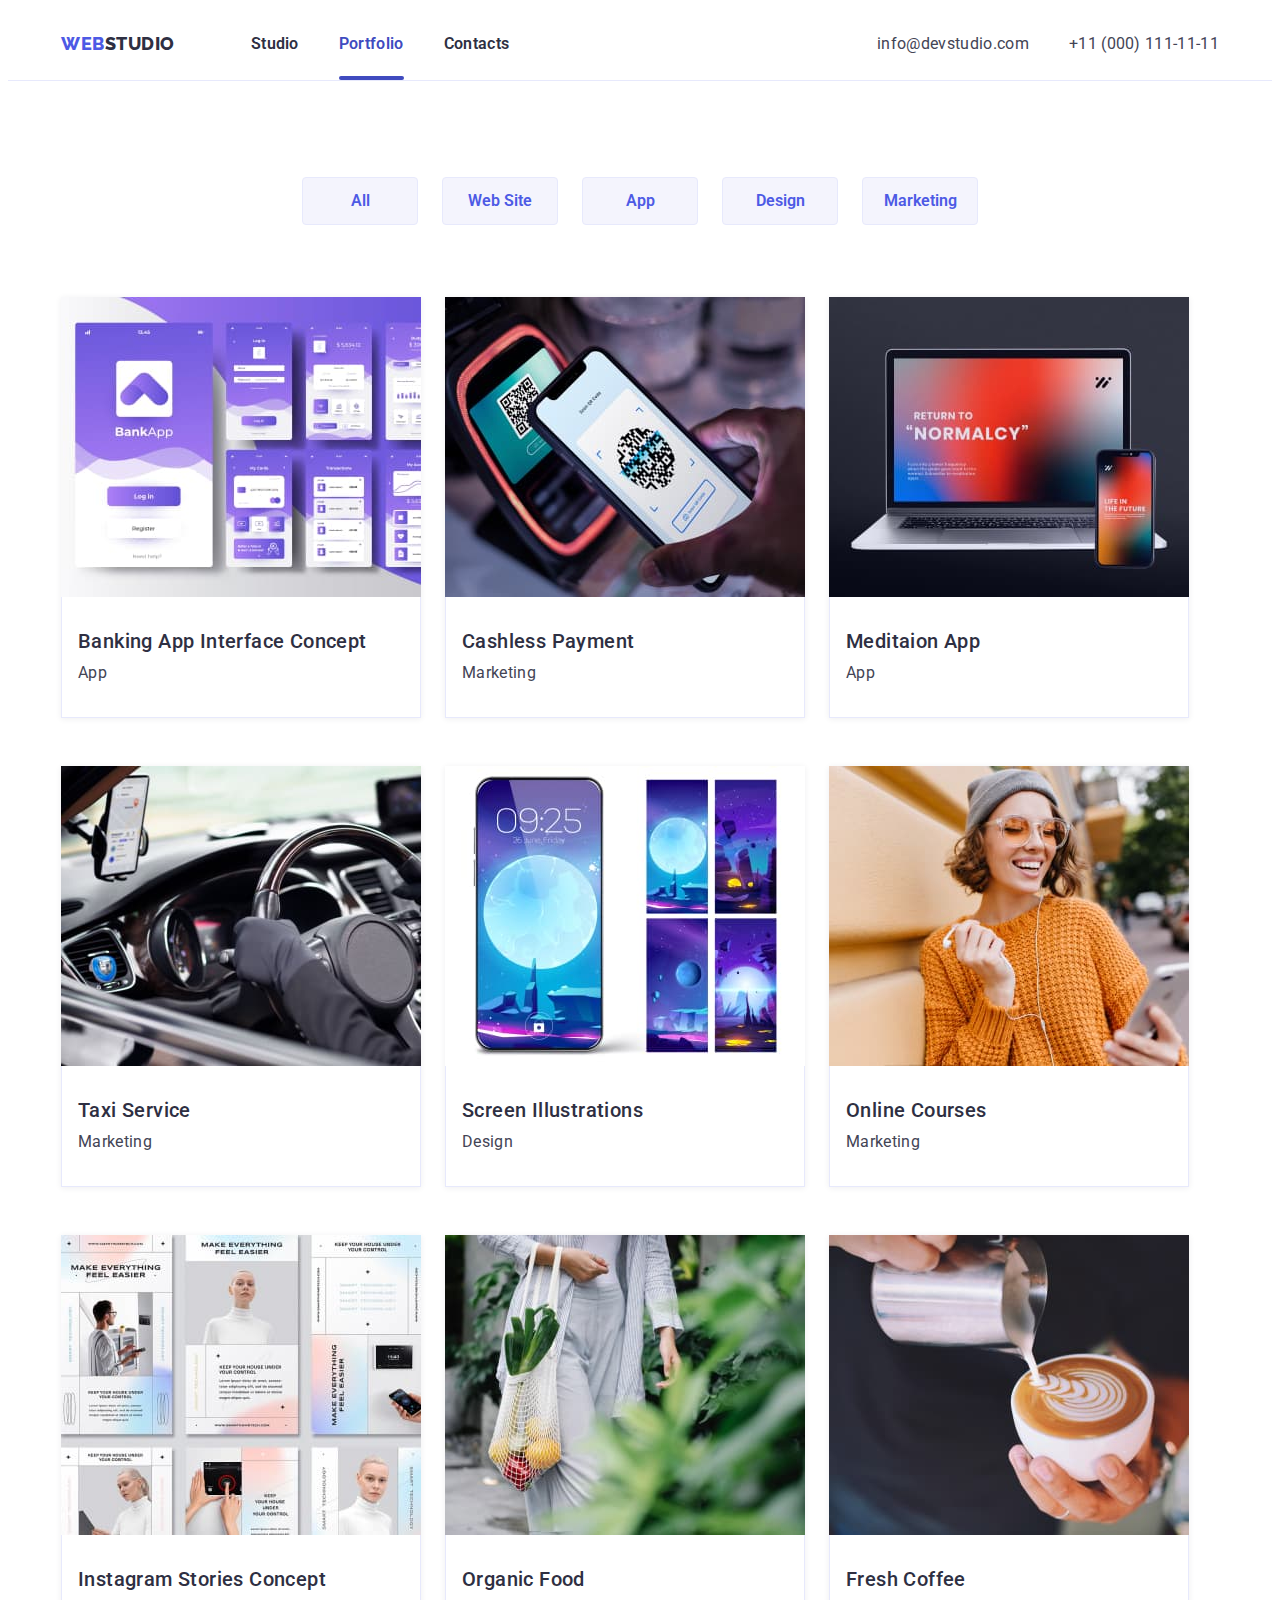
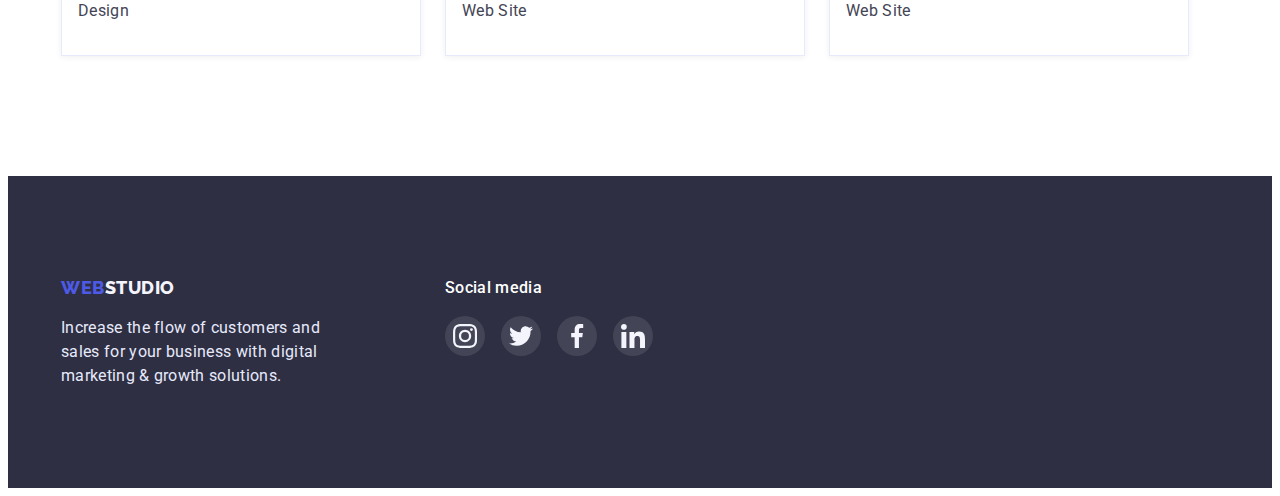
==== portfolio.html @ 3ed66dbc "Initial commit" ====
<!DOCTYPE html>
<html lang="en">
  <head>
    <meta charset="UTF-8" />
    <meta http-equiv="X-UA-Compatible" content="IE=edge" />
    <meta name="viewport" content="width=device-width, initial-scale=1.0" />
    <title>Portfolio</title>
    <link rel="preconnect" href="https://fonts.googleapis.com" />
    <link rel="preconnect" href="https://fonts.gstatic.com" crossorigin />
    <link
      href="https://fonts.googleapis.com/css2?family=Raleway:wght@800&family=Roboto:wght@400;500;700;900&display=swap"
      rel="stylesheet"
    />
    <link
      rel="stylesheet"
      href="https://cdnjs.cloudflare.com/ajax/libs/modern-normalize/1.1.0/modern-normalize.min.css"
      integrity="sha512-wpPYUAdjBVSE4KJnH1VR1HeZfpl1ub8YT/NKx4PuQ5NmX2tKuGu6U/JRp5y+Y8XG2tV+wKQpNHVUX03MfMFn9Q=="
      crossorigin="anonymous"
      referrerpolicy="no-referrer"
    />
    <link rel="stylesheet" href="./css/styles.css" />
  </head>
  <body class="page-body">
    <header class="page-header">
      <div class="container header-box">
        <nav class="nav-list">
          <a class="logo-link link" href="./index.html"
            >Web<span class="studio-logo">Studio</span>
          </a>
          <ul class="header-list list">
            <li class="item"><a class="header-link link " href="./index.html">Studio</a></li>
            <li class="item"><a class="header-link link current" href="./portfolio.html">Portfolio</a></li>
            <li class="item"><a class="header-link link" href="">Contacts</a></li>
          </ul>
        </nav>
        <ul class="header-list list">
          <li class="item">
            <a class="header-link-adress link" href="mailto:info@devstudio.com"
              >info@devstudio.com</a
            >
          </li>
          <li class="item">
            <a class="header-link-adress link" href="tel:110001111111">+11 (000) 111-11-11</a>
          </li>
        </ul>
      </div>
    </header>
    <main class="main-portfolio">
      <section class="portfolio">
        <div class="container">
          <h1 class="visually-hidden">Our Portfolio</h1>
          <ul class="portfolio-list pl-btn list">
            <li class="item-btn"><button class="portfolio-btn" type="button">All</button></li>
            <li class="item-btn"><button class="portfolio-btn" type="button">Web Site</button></li>
            <li class="item-btn"><button class="portfolio-btn" type="button">App</button></li>
            <li class="item-btn"><button class="portfolio-btn" type="button">Design</button></li>
            <li class="item-btn"><button class="portfolio-btn" type="button">Marketing</button></li>
          </ul>
          <ul class="portfolio-list pl-card list">
            <li class="item-card">
              <div class="img-overlay">
                <img
                  class="img-item"
                  src="./images/portfolio1.jpg"
                  alt=""
                  width="360"
                  height="300"
                />
                <p class="animation-card-text">
                  14 Stylish and User-Friendly App Design Concepts · Task Manager App · Calorie
                  Tracker App · Exotic Fruit Ecommerce App · Cloud Storage App
                </p>
              </div>
              <div class="card-text">
                <h2 class="portfolio-pgf">Banking App Interface Concept</h2>
                <p class="portfolio-text">App</p>
              </div>
            </li>
            <li class="item-card">
              <div class="img-overlay">
                <img
                  class="img-item"
                  src="./images/portfolio2.jpg"
                  alt=""
                  width="360"
                  height="300"
                />
                <p class="animation-card-text">
                  14 Stylish and User-Friendly App Design Concepts · Task Manager App · Calorie
                  Tracker App · Exotic Fruit Ecommerce App · Cloud Storage App
                </p>
              </div>
              <div class="card-text">
                <h2 class="portfolio-pgf">Cashless Payment</h2>
                <p class="portfolio-text">Marketing</p>
              </div>
            </li>
            <li class="item-card">
              <div class="img-overlay">
                <img
                  class="img-item"
                  src="./images/portfolio3.jpg"
                  alt=""
                  width="360"
                  height="300"
                />
                <p class="animation-card-text">
                  14 Stylish and User-Friendly App Design Concepts · Task Manager App · Calorie
                  Tracker App · Exotic Fruit Ecommerce App · Cloud Storage App
                </p>
              </div>
              <div class="card-text">
                <h2 class="portfolio-pgf">Meditaion App</h2>
                <p class="portfolio-text">App</p>
              </div>
            </li>
            <li class="item-card">
              <div class="img-overlay">
                <img
                  class="img-item"
                  src="./images/portfolio4.jpg"
                  alt=""
                  width="360"
                  height="300"
                />
                <p class="animation-card-text">
                  14 Stylish and User-Friendly App Design Concepts · Task Manager App · Calorie
                  Tracker App · Exotic Fruit Ecommerce App · Cloud Storage App
                </p>
              </div>
              <div class="card-text">
                <h2 class="portfolio-pgf">Taxi Service</h2>
                <p class="portfolio-text">Marketing</p>
              </div>
            </li>
            <li class="item-card">
              <div class="img-overlay">
                <img
                  class="img-item"
                  src="./images/portfolio5.jpg"
                  alt=""
                  width="360"
                  height="300"
                />
                <p class="animation-card-text">
                  14 Stylish and User-Friendly App Design Concepts · Task Manager App · Calorie
                  Tracker App · Exotic Fruit Ecommerce App · Cloud Storage App
                </p>
              </div>
              <div class="card-text">
                <h2 class="portfolio-pgf">Screen Illustrations</h2>
                <p class="portfolio-text">Design</p>
              </div>
            </li>
            <li class="item-card">
              <div class="img-overlay">
                <img
                  class="img-item"
                  src="./images/portfolio6.jpg"
                  alt=""
                  width="360"
                  height="300"
                />
                <p class="animation-card-text">
                  14 Stylish and User-Friendly App Design Concepts · Task Manager App · Calorie
                  Tracker App · Exotic Fruit Ecommerce App · Cloud Storage App
                </p>
              </div>
              <div class="card-text">
                <h2 class="portfolio-pgf">Online Courses</h2>
                <p class="portfolio-text">Marketing</p>
              </div>
            </li>
            <li class="item-card">
              <div class="img-overlay">
                <img
                  class="img-item"
                  src="./images/portfolio7.jpg"
                  alt=""
                  width="360"
                  height="300"
                />
                <p class="animation-card-text">
                  14 Stylish and User-Friendly App Design Concepts · Task Manager App · Calorie
                  Tracker App · Exotic Fruit Ecommerce App · Cloud Storage App
                </p>
              </div>
              <div class="card-text">
                <h2 class="portfolio-pgf">Instagram Stories Concept</h2>
                <p class="portfolio-text">Design</p>
              </div>
            </li>
            <li class="item-card">
              <div class="img-overlay">
                <img
                  class="img-item"
                  src="./images/portfolio8.jpg"
                  alt=""
                  width="360"
                  height="300"
                />
                <p class="animation-card-text">
                  14 Stylish and User-Friendly App Design Concepts · Task Manager App · Calorie
                  Tracker App · Exotic Fruit Ecommerce App · Cloud Storage App
                </p>
              </div>
              <div class="card-text">
                <h2 class="portfolio-pgf">Organic Food</h2>
                <p class="portfolio-text">Web Site</p>
              </div>
            </li>
            <li class="item-card">
              <div class="img-overlay">
                <img
                  class="img-item"
                  src="./images/portfolio9.jpg"
                  alt=""
                  width="360"
                  height="300"
                />
                <p class="animation-card-text">
                  14 Stylish and User-Friendly App Design Concepts · Task Manager App · Calorie
                  Tracker App · Exotic Fruit Ecommerce App · Cloud Storage App
                </p>
              </div>
              <div class="card-text">
                <h2 class="portfolio-pgf">Fresh Coffee</h2>
                <p class="portfolio-text">Web Site</p>
              </div>
            </li>
          </ul>
        </div>
      </section>
    </main>
    <footer class="page-footer">
      <div class="container container-footer">
        <div class="footer-item">
          <a class="link link-footer" href="./index.html"
            >Web<span class="studio-logo-fot">Studio</span></a
          >
          <p class="footer-text">
            Increase the flow of customers and sales for your business with digital marketing &
            growth solutions.
          </p>
        </div>

        <div class="soc-box-footer">
          <h2 class="soc-text">Social media</h2>
          <ul class="team-list-link-footer list">
            <li class="list-item-svg-footer">
              <a class="list-link-svg-footer" href="">
                <svg class="team-svg-footer" width="24" height="24">
                  <use
                    class="team-svg-icon-footer"
                    href="./images/symbol-defs.svg#icon-instagram"
                  ></use>
                </svg>
              </a>
            </li>
            <li class="list-item-svg-footer">
              <a class="list-link-svg-footer" href="">
                <svg class="team-svg-footer" width="24" height="24">
                  <use
                    class="team-svg-icon-footer"
                    href="./images/symbol-defs.svg#icon-twitter"
                  ></use>
                </svg>
              </a>
            </li>
            <li class="list-item-svg-footer">
              <a class="list-link-svg-footer" href="">
                <svg class="team-svg-footer" width="24" height="24">
                  <use
                    class="team-svg-icon-footer"
                    href="./images/symbol-defs.svg#icon-facebook"
                  ></use>
                </svg>
              </a>
            </li>
            <li class="list-item-svg-footer">
              <a class="list-link-svg-footer" href="">
                <svg class="team-svg-footer" width="24" height="24">
                  <use
                    class="team-svg-icon-footer"
                    href="./images/symbol-defs.svg#icon-linkedin"
                  ></use>
                </svg>
              </a>
            </li>
          </ul>
        </div>
      </div>
    </footer>
  </body>
</html>
---- css/styles.css ----
:root {
  --main-light-color: #ffffff;
  --main-p-color: #434455;
  --main-text-color: #212121;
  --main-logo-color1: #2e2f42;
  --main-logo-color2: #4d5ae5;
  --main-hero-color: #2e2f42;
  --main-comand-bg-color: #f4f4fd;
  --main-button-color: #4d5ae5;
  --main-box-shadow-color: rgba(0, 0, 0, 0.15);
  /* --main-contact-color: rgba(255, 255, 255, 0.6); */
  --footer-text-color: #e7e9fc;
  --main-btn-color-2: #404bbf;
  --main-border-header: #e7e9fc;
  --main-item-color: #8e8f99;
  --timing-function: cubic-bezier(0.4, 0, 0.2, 1);
}

p,
h1,
h2,
h3,
h4,
h5,
h6 {
  margin: 0;
}

ul,
ol {
  margin: 0;
  padding: 0;
  letter-spacing: none;
}

img {
  display: block;
  max-width: 100%;
  height: auto;
}

button {
  cursor: pointer;
}

.list {
  list-style: none;
}

.link {
  text-decoration: none;
  transition: color 250ms var(--timing-function);
}
.link:hover,
.link:focus {
  color: var(--main-btn-color-2);
}

/* body */
.page-body {
  font-family: 'Roboto', sans-serif;
  color: var(--main-p-color);
  background-color: var(--main-light-color);
}
/* header */
.container {
  width: 1158px;
  padding-left: 15px;
  padding-right: 15px;
  margin: 0 auto;
}

.header-box {
  display: flex;
  align-items: center;
  margin-left: auto;
  justify-content: space-between;
}

.logo-link {
  font-family: 'Raleway', sans-serif;
  font-weight: 800;
  font-size: 18px;
  line-height: 1.33;
  display: flex;
  letter-spacing: 0.03em;
  text-transform: uppercase;
  color: var(--main-logo-color2);
  margin-right: 76px;
}

.studio-logo {
  color: var(--main-logo-color1);
}
.studio-logo-fot {
  color: var(--main-comand-bg-color);
}
.page-header {
  border-bottom: 1px solid var(--main-border-header);
}
.nav-list {
  display: flex;
  align-items: center;
}
.logo-link {
  padding-top: 24px;
  padding-bottom: 24px;
}
.header-list {
  display: flex;
  justify-content: space-between;
}

.item:not(:last-child) {
  margin-right: 40px;
}
.header-link {
  font-weight: 600;
  font-size: 16px;
  line-height: 1.5;
  letter-spacing: 0.02em;
  color: var(--main-logo-color1);
  flex: none;
  order: 1;
  flex-grow: 0;
  display: block;
  padding-top: 24px;
  padding-bottom: 24px;
  position: relative;
}

.header-link.current {
  color: var(--main-btn-color-2);
}

.header-link.current::after {
  content: '';
  width: 100%;
  height: 4px;

  background-color: var(--main-btn-color-2);
  display: block;
  border-radius: 2px;
  position: absolute;
  left: 0;
  bottom: 0;
}

.header-link-adress {
  font-weight: 400;
  font-size: 16px;
  line-height: 1.5;
  letter-spacing: 0.02em;
  color: var(--main-p-color);
  display: block;
  padding-top: 24px;
  padding-bottom: 24px;
}

/* main */

.hero {
  padding-top: 188px;
  padding-bottom: 188px;
  max-width: 1440px;
  height: 600px;
  margin: 0 auto;
  background-image: linear-gradient(rgba(46, 47, 66, 0.7), rgba(46, 47, 66, 0.7)),
    url(../images/hero-image.jpg);
  background-repeat: no-repeat;
  background-size: cover;
  background-position: center;
}
.hero-title {
  font-weight: 500;
  font-size: 56px;
  line-height: 1.07;

  color: var(--main-light-color);

  margin-bottom: 48px;
  margin-left: auto;
  margin-right: auto;
  width: 494px;

  text-align: center;
  letter-spacing: 0.02em;
}

.hero-btn {
  font-family: inherit;
  background: var(--main-button-color);
  box-shadow: 0px 4px 4px rgba(0, 0, 0, 0.15);
  border-radius: 4px;

  font-weight: 600;
  font-size: 16px;
  line-height: 1.19;
  display: flex;
  align-items: center;

  letter-spacing: 0.04em;
  color: var(--main-light-color);
  flex: none;
  order: 0;
  flex-grow: 0;

  display: flex;
  flex-direction: row;
  align-items: flex-start;
  padding: 16px 32px;
  gap: 10px;
  margin: 0 auto;

  border-color: var(--main-button-color);

  box-shadow: 0px 4px 4px rgba(0, 0, 0, 0.15);
  transition: background-color 250ms var(--timing-function), color 250ms var(--timing-function),
    box-shadow 250ms var(--timing-function), border-color 250ms var(--timing-function);
}
.hero-btn:hover,
.hero-btn:focus {
  background-color: var(--main-button-color);
  color: var(--main-light-color);
  cursor: pointer;
  border-color: var(--main-button-color);
  box-shadow: 0px 1px 6px rgba(46, 47, 66, 0.08), 0px 1px 1px rgba(46, 47, 66, 0.16),
    0px 2px 1px rgba(46, 47, 66, 0.08);
}

.hero-btn:active {
  background-color: var(--main-btn-color-2);
  border-color: var(--main-btn-color-2);
  box-shadow: 0px 4px 4px rgba(0, 0, 0, 0.15);
}

.values {
  padding-top: 120px;
  padding-bottom: 120px;
}

.values-container {
  margin: 0 auto;
}

.visually-hidden {
  position: absolute;
  white-space: nowrap;
  width: 1px;
  height: 1px;
  overflow: hidden;
  border: 0;
  padding: 0;
  clip: rect(0 0 0 0);
  clip-path: inset(50%);
  margin: -1px;
}
.values-list {
  display: flex;
  gap: 24px;
}
.valyes-paragraf {
  font-weight: 500;
  font-size: 20px;
  line-height: 1.2;
  letter-spacing: 0.02em;
  color: var(--main-logo-color1);
  flex: none;
  order: 0;
  flex-grow: 0;
  margin-bottom: 8px;
  margin-top: 8px;
}
.values-text {
  font-weight: 400;
  font-size: 16px;
  line-height: 1.5;
  letter-spacing: 0.02em;
  color: var(--main-p-color);
  flex: none;
  order: 1;
  flex-grow: 0;
  width: 264px;
}

.values-svg {
  width: 264px;
  height: 112px;
  left: 0px;
  top: 0px;
  background: var(--main-comand-bg-color);
  border-radius: 4px;
  margin: 0 auto;
  padding: 24px 102px;
}

.work {
  padding-bottom: 120px;
}
.work-title {
  font-weight: 600;
  font-size: 36px;
  line-height: 1.11;
  text-align: center;
  letter-spacing: 0.02em;
  text-transform: capitalize;
  color: var(--main-logo-color1);
  margin-bottom: 72px;
}
.work-list {
  display: flex;
  gap: 24px;
}
.team {
  background: var(--main-comand-bg-color);
  padding-top: 120px;
  padding-bottom: 120px;
}

.list-item {
  background-color: var(--main-light-color);
  box-shadow: 0px 1px 6px rgba(46, 47, 66, 0.08), 0px 1px 1px rgba(46, 47, 66, 0.16),
    0px 2px 1px rgba(46, 47, 66, 0.08);
  border-radius: 0px 0px 4px 4px;
}
.team-title {
  font-weight: 700;
  font-size: 36px;
  line-height: 1.11;
  text-align: center;
  letter-spacing: 0.02em;
  text-transform: capitalize;
  color: var(--main-logo-color1);
  margin-bottom: 72px;
}
.tem-list {
  display: flex;
  gap: 24px;
}
.team-paragraf {
  font-weight: 500;
  font-size: 20px;
  line-height: 1.2;
  letter-spacing: 0.02em;
  text-transform: capitalize;
  color: var(--main-logo-color1);
  margin-bottom: 8px;
}
.team-text {
  font-weight: 400;
  font-size: 16px;
  line-height: 1.5;
  letter-spacing: 0.02em;
  color: var(--main-p-color);
  margin-bottom: 8px;
}

.team-box {
  text-align: center;
  margin-top: 32px;
  margin-bottom: 32px;
}

.team-list-link {
  display: flex;
  justify-content: center;
  gap: 24px;
}

.list-item-svg {
  height: 40px;
  width: 40px;
}

.list-link-svg {
  width: 100%;
  height: 100%;
  border-radius: 50%;
  background-color: var(--main-button-color);
  display: flex;
  align-items: center;
  justify-content: center;
  transition: background-color 250ms var(--timing-function);
}

.list-link-svg:hover,
.list-link-svg:focus {
  background-color: var(--main-btn-color-2);
}

.customers {
  padding-top: 130px;
  padding-bottom: 120px;
}
.customers-title {
  font-weight: 700;
  font-size: 36px;
  line-height: 1.11;
  text-align: center;
  letter-spacing: 0.02em;
  text-transform: capitalize;
  color: var(--main-logo-color1);
  margin-bottom: 72px;
}
.customers-list {
  display: flex;
  justify-content: center;
  gap: 24px;
}
.customers-item {
  width: 168px;
  height: 88px;
}

.customers-link {
  width: 100%;
  height: 100%;
  display: flex;
  align-items: center;
  justify-content: center;
  fill: var(--main-item-color);
  transition: fill 250ms var(--timing-function), border-color 250ms var(--timing-function);
  border: 1px solid #8e8f99;
  border-radius: 4px;
}

.customers-link:hover,
.customers-link:focus {
  fill: var(--main-logo-color2);
  border: 1px solid var(--main-logo-color2);
}

/* footer */

.container-footer {
  display: flex;
}
.page-footer {
  background: var(--main-hero-color);
  padding-top: 100px;
  padding-bottom: 100px;
}

.link-footer {
  margin-bottom: 16px;
  font-family: 'Raleway', sans-serif;
  font-weight: 800;
  font-size: 18px;
  line-height: 1.33;
  display: flex;
  letter-spacing: 0.03em;
  text-transform: uppercase;
  color: var(--main-logo-color2);
}
.footer-text {
  font-weight: 400;
  font-size: 16px;
  line-height: 1.5;
  letter-spacing: 0.02em;
  color: var(--footer-text-color);
  width: 264px;
}

.soc-box-footer {
  margin-left: 120px;
}

.soc-text {
  font-weight: 500;
  font-size: 16px;
  line-height: 1.5;
  letter-spacing: 0.02em;
  color: var(--main-light-color);
  display: block;
  margin-bottom: 16px;
}

.team-list-link-footer {
  display: flex;
  justify-content: center;
  gap: 16px;
}

.list-item-svg-footer {
  height: 40px;
  width: 40px;
}

.list-link-svg-footer {
  width: 100%;
  height: 100%;
  border-radius: 50%;
  background-color: rgba(255, 255, 255, 0.1);
  display: flex;
  align-items: center;
  justify-content: center;
  transition: background-color 250ms var(--timing-function);
}

.list-link-svg-footer:hover,
.list-link-svg-footer:focus {
  background-color: #31d0aa;
}

/* portfolio */

.portfolio {
  padding-top: 96px;
  padding-bottom: 120px;
}

.pl-btn {
  display: flex;

  justify-content: center;
  gap: 24px;
  margin-bottom: 72px;
}

.pl-card {
  display: flex;
  column-gap: 24px;
  row-gap: 48px;
  flex-wrap: wrap;
}

.portfolio-btn {
  font-family: inherit;
  background: var(--main-comand-bg-color);
  border-color: var(--main-comand-bg-color);
  border: 1px solid var(--main-border-header);
  border-radius: 4px;
  flex: none;
  order: 1;
  flex-grow: 0;
  color: var(--main-logo-color2);
  font-weight: 600;
  font-size: 16px;
  line-height: 1.5;

  display: flex;
  flex-direction: row;
  justify-content: center;
  align-items: center;
  padding: 12px 24px;

  width: 116px;
  height: 48px;
  transition: background-color 250ms var(--timing-function), color 250ms var(--timing-function),
    box-shadow 250ms var(--timing-function), border-color 250ms var(--timing-function);
}

.portfolio-btn:hover,
.portfolio-btn:focus {
  background-color: var(--main-button-color);
  color: var(--main-light-color);
  cursor: pointer;
  box-shadow: 0px 3px 1px rgba(0, 0, 0, 0.1), 0px 2px 1px rgba(0, 0, 0, 0.08),
    0px 2px 2px rgba(0, 0, 0, 0.12);
  border-color: var(--main-button-color);
}

.portfolio-pgf {
  font-weight: 500;
  font-size: 20px;
  line-height: 1.2;
  letter-spacing: 0.02em;
  color: var(--main-logo-color1);
  flex: none;
  order: 0;
  flex-grow: 0;
  margin-bottom: 8px;
}
.portfolio-text {
  font-weight: 400;
  font-size: 16px;
  line-height: 1.5;
  letter-spacing: 0.02em;
  color: var(--main-p-color);
  flex: none;
  order: 1;
  flex-grow: 0;
}

.item-card {
  background-color: --main-light-color;
  box-shadow: 0px 1px 6px rgba(46, 47, 66, 0.08);
  cursor: pointer;
  transition: box-shadow 250ms var(--timing-function);
}

.item-card:hover,
.item-card:focus {
  box-shadow: 0px 1px 6px rgba(46, 47, 66, 0.08), 0px 1px 1px rgba(46, 47, 66, 0.16),
    0px 2px 1px rgba(46, 47, 66, 0.08);
}

.img-overlay {
  position: relative;
  overflow: hidden;
}

.animation-card-text {
  font-style: normal;
  height: 100%;
  width: 100%;
  font-size: 16px;
  line-height: 1.5;
  letter-spacing: 0.02em;
  color: var(--main-comand-bg-color);

  position: absolute;
  left: 0px;
  top: 0px;

  background-color: var(--main-button-color);
  background-blend-mode: soft-light;
  mix-blend-mode: normal;
  padding-top: 40px;
  padding-left: 32px;
  padding-bottom: 164px;
  padding-right: 32px;
  transform: translateY(100%);
  transition: transform 250ms var(--timing-function);
}

.item-card:hover .animation-card-text {
  transform: translateY(0%);
}

.card-text {
  padding: 32px 16px;
  border: 1px solid var(--main-border-header);
  border-top: none;
}

.item-card .img-item {
  overflow: hidden;
}

/* модальне вікно */

.backdrop {
  position: fixed;
  top: 0;
  width: 100%;
  height: 100%;
  background: rgba(46, 47, 66, 0.4);
  transition: opacity 300ms linear, visibility 300ms linear;
}

.modal {
  position: absolute;
  top: 50%;
  left: 50%;
  width: 408px;
  min-height: 576px;
  background: #fcfcfc;
  box-shadow: 0px 1px 1px rgba(0, 0, 0, 0.14), 0px 1px 3px rgba(0, 0, 0, 0.12),
    0px 2px 1px rgba(0, 0, 0, 0.2);
  border-radius: 4px;
  transform: translate(-50%, -50%) scale(1);
  transition: transform 300ms linear;
  padding: 24px;
}

.backdrop.is-hidden .modal {
  transform: translate(-50%, -50%) scale(0);
}

.modal-close {
  background: #e7e9fc;
  border: 1px solid rgba(0, 0, 0, 0.1);
  border-radius: 50%;
  display: block;
  margin-left: auto;
  margin-bottom: 24px;
}

.modal-svg {
  fill: #000;
}

.is-hidden {
  opacity: 0;
  visibility: hidden;
  pointer-events: none;
}

.modal-title {
  font-style: normal;
  font-weight: 500;
  font-size: 16px;
  line-height: 1.5;
  text-align: center;
  letter-spacing: 0.02em;
  color: var(--main-hero-color);
  margin-bottom: 14px;
}

.modal-input {
  width: 100%;
  height: 40px;
  background-color: transparent;
  border: 1px solid rgba(33, 33, 33, 0.2);
  border-radius: 4px;
  /* margin-bottom: 26px; */
  padding-left: 24px;
}

.modal-field {
  margin-bottom: 8px;
}

.input-text {
  font-weight: 400;
  font-size: 12px;
  line-height: 1.33;
  letter-spacing: 0.04em;
  color: var(--main-item-color);
}

.input-item {
  font-style: normal;
  font-weight: 400;
  font-size: 12px;
  line-height: 1.17;
  letter-spacing: 0.01em;
  color: var(--main-item-color);
}
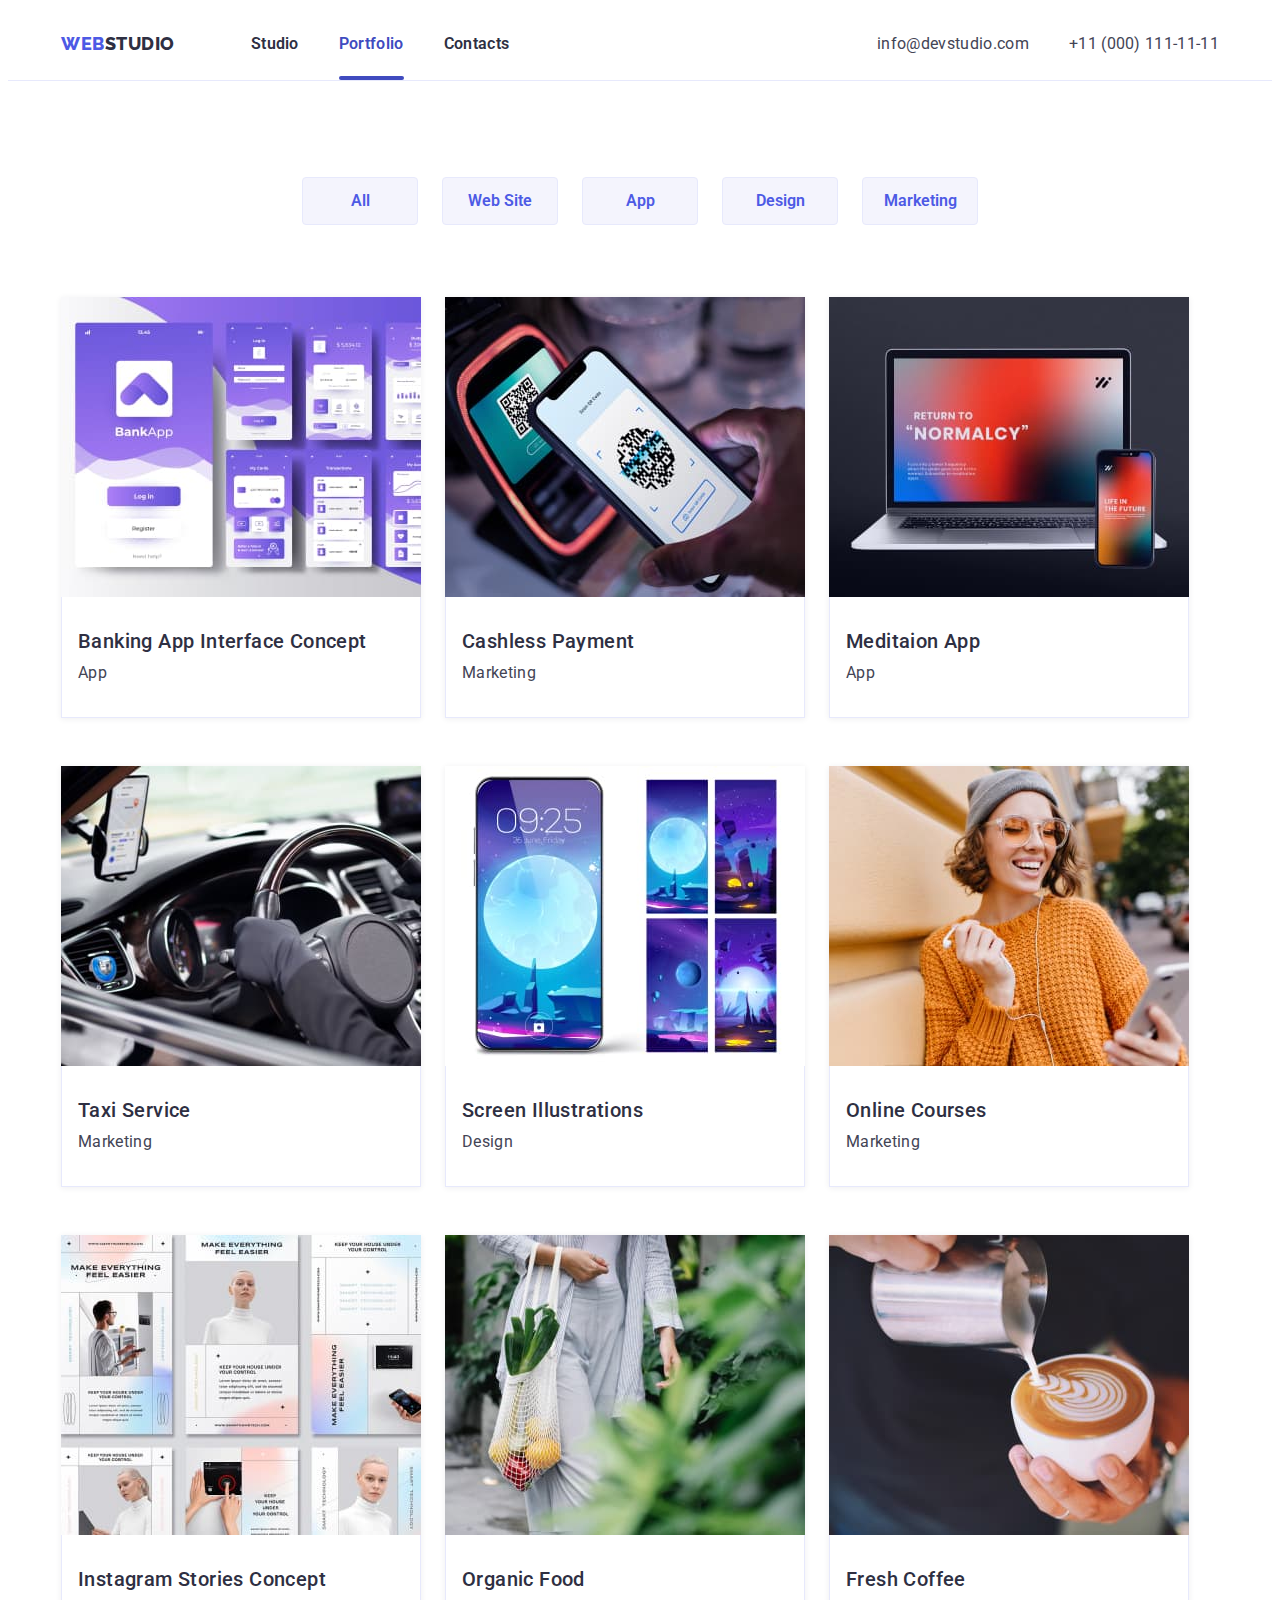
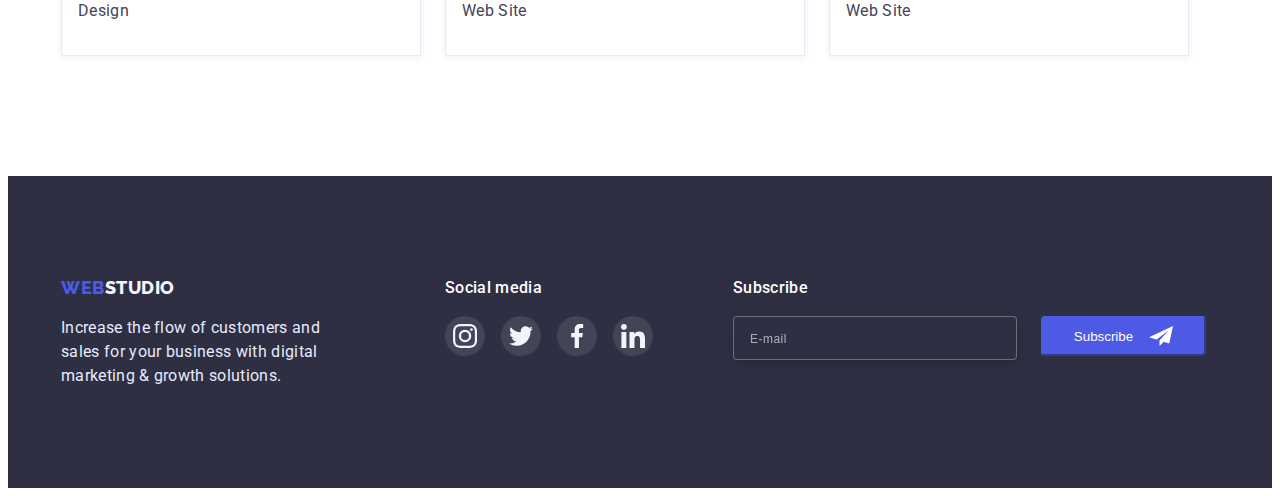
==== commit d4e302f4: "final DZ6" ====
--- a/portfolio.html
+++ b/portfolio.html
@@ -28,8 +28,10 @@
             >Web<span class="studio-logo">Studio</span>
           </a>
           <ul class="header-list list">
-            <li class="item"><a class="header-link link " href="./index.html">Studio</a></li>
-            <li class="item"><a class="header-link link current" href="./portfolio.html">Portfolio</a></li>
+            <li class="item"><a class="header-link link" href="./index.html">Studio</a></li>
+            <li class="item">
+              <a class="header-link link current" href="./portfolio.html">Portfolio</a>
+            </li>
             <li class="item"><a class="header-link link" href="">Contacts</a></li>
           </ul>
         </nav>
@@ -289,6 +291,27 @@
             </li>
           </ul>
         </div>
+        <div class="sub-container">
+          <form class="sub-form">
+            <label for="subscribe" class="sub-text">Subscribe</label>
+            <div class="sub-container-btn">
+              <input
+                type="email"
+                class="sub-input"
+                name="user-email"
+                placeholder="E-mail"
+                id="subscribe"
+                required
+              />
+              <button class="sub-button" type="submit">
+                Subscribe
+                <svg class="sub-svg" width="24" height="24">
+                  <use class="sub-use" href="./images/symbol-defs.svg#icon-frame"></use>
+                </svg>
+              </button>
+            </div>
+          </form>
+        </div>
       </div>
     </footer>
   </body>
--- a/css/styles.css
+++ b/css/styles.css
@@ -220,10 +220,10 @@
 }
 .hero-btn:hover,
 .hero-btn:focus {
-  background-color: var(--main-button-color);
+  background-color: var(--main-btn-color-2);
   color: var(--main-light-color);
   cursor: pointer;
-  border-color: var(--main-button-color);
+  border-color: var(--main-btn-color-2);
   box-shadow: 0px 1px 6px rgba(46, 47, 66, 0.08), 0px 1px 1px rgba(46, 47, 66, 0.16),
     0px 2px 1px rgba(46, 47, 66, 0.08);
 }
@@ -500,6 +500,73 @@
 .list-link-svg-footer:hover,
 .list-link-svg-footer:focus {
   background-color: #31d0aa;
+}
+
+.sub-text {
+  font-style: normal;
+  font-weight: 500;
+  font-size: 16px;
+  line-height: 1.5;
+  letter-spacing: 0.02em;
+  color: #ffffff;
+  
+}
+
+.sub-container {
+  margin-left: 80px;
+}
+
+.sub-input {
+  width: 264px;
+  height: 40px;
+  border: 1px solid rgba(255, 255, 255, 0.3);
+  filter: drop-shadow(0px 4px 4px rgba(0, 0, 0, 0.15));
+  border-radius: 4px;
+  background-color: var(--main-hero-color);
+  outline: none;
+  padding-left: 16px;
+  color: #ffffff;
+}
+
+.sub-input::placeholder {
+  font-style: normal;
+  font-weight: 400;
+  font-size: 12px;
+  line-height: 24px;
+  display: flex;
+  align-items: center;
+  letter-spacing: 0.04em;
+  color: rgba(255, 255, 255, 0.6);
+}
+
+.sub-button {
+  width: 165px;
+  height: 40px;
+  background: var(--main-button-color);
+  border-color: var(--main-button-color);
+  border-radius: 4px;
+  color: #ffffff;
+  fill: #ffffff;
+  margin-left: 24px;
+  display: flex;
+  flex-direction: row;
+  justify-content: center;
+  align-items: center;
+  gap: 16px;
+  transition: background-color 250ms var(--timing-function),
+    border-color 250ms var(--timing-function);
+}
+
+.sub-button:hover,
+.sub-button:focus {
+  background-color: var(--main-btn-color-2);
+  cursor: pointer;
+  border-color: var(--main-btn-color-2);
+}
+
+.sub-container-btn {
+  display: flex;
+  margin-top: 16px;
 }
 
 /* portfolio */
@@ -675,10 +742,27 @@
   display: block;
   margin-left: auto;
   margin-bottom: 24px;
+  display: flex;
+  align-items: center;
+  justify-content: center;
+  width: 24px;
+  height: 24px;
+  transition: background-color 250ms var(--timing-function);
+}
+
+.modal-close:hover,
+.modal-close:focus {
+  background-color: var(--main-btn-color-2);
+  border: none;
+}
+
+.modal-close:hover > .modal-svg {
+  fill: #ffffff;
 }
 
 .modal-svg {
   fill: #000;
+  transition: fill 250ms var(--timing-function);
 }
 
 .is-hidden {
@@ -696,6 +780,14 @@
   letter-spacing: 0.02em;
   color: var(--main-hero-color);
   margin-bottom: 14px;
+}
+
+.modal-field {
+  margin-bottom: 8px;
+}
+
+.input-wrap {
+  position: relative;
 }
 
 .modal-input {
@@ -704,12 +796,49 @@
   background-color: transparent;
   border: 1px solid rgba(33, 33, 33, 0.2);
   border-radius: 4px;
-  /* margin-bottom: 26px; */
-  padding-left: 24px;
-}
-
-.modal-field {
-  margin-bottom: 8px;
+  padding-left: 38px;
+  outline: none;
+  transition: border-color 250ms var(--timing-function);
+}
+
+.modal-comet {
+  width: 100%;
+  height: 120px;
+  background-color: transparent;
+  border: 1px solid rgba(33, 33, 33, 0.2);
+  border-radius: 4px;
+  padding-left: 16px;
+  padding-top: 8px;
+  outline: none;
+  resize: none;
+  transition: border-color 250ms var(--timing-function);
+}
+
+.modal-comet::placeholder {
+  font-size: 12px;
+  line-height: 1.33;
+  letter-spacing: 0.04em;
+  color: rgba(117, 117, 117, 0.5);
+}
+
+.modal-input:focus {
+  border-color: var(--main-button-color);
+}
+
+.modal-input:focus + .input-icon {
+  fill: var(--main-button-color);
+}
+
+.modal-comet:focus {
+  border-color: var(--main-button-color);
+}
+
+.input-icon {
+  position: absolute;
+  left: 16px;
+  top: 50%;
+  transform: translateY(-50%);
+  transition: fill 250ms var(--timing-function);
 }
 
 .input-text {
@@ -721,10 +850,86 @@
 }
 
 .input-item {
+  display: inline-block;
   font-style: normal;
   font-weight: 400;
   font-size: 12px;
   line-height: 1.17;
   letter-spacing: 0.01em;
   color: var(--main-item-color);
-}
+  margin-bottom: 4px;
+}
+
+.accept-text {
+  display: flex;
+  align-items: center;
+  font-style: normal;
+  font-weight: 400;
+  font-size: 12px;
+  line-height: 1.33;
+  letter-spacing: 0.04em;
+  color: #757575;
+  margin-bottom: 24px;
+}
+
+.accept-text-span {
+  width: 16px;
+  height: 16px;
+  border: 1.25px solid #2e2f42;
+  border-radius: 2px;
+  display: flex;
+  justify-content: center;
+  align-items: center;
+  margin-right: 8px;
+  fill: transparent;
+}
+
+.accept-input:checked + .accept-text span {
+  background-color: var(--main-btn-color-2);
+  border: none;
+  fill: var(--main-comand-bg-color);
+}
+
+.accept-link {
+  margin-left: 5px;
+  color: var(--main-button-color);
+}
+
+.container-modal-btn {
+  display: flex;
+  justify-content: center;
+}
+
+.modal-button {
+  width: 169px;
+  height: 56px;
+
+  background: var(--main-button-color);
+  box-shadow: 0px 4px 4px rgba(0, 0, 0, 0.15);
+  border-radius: 4px;
+  border-color: var(--main-button-color);
+
+  font-style: normal;
+  font-weight: 500;
+  font-size: 16px;
+  line-height: 1.5;
+  display: flex;
+  align-items: center;
+  text-align: center;
+  justify-content: center;
+  letter-spacing: 0.04em;
+  color: #ffffff;
+
+  transition: background-color 250ms var(--timing-function), color 250ms var(--timing-function),
+    box-shadow 250ms var(--timing-function), border-color 250ms var(--timing-function);
+}
+
+.modal-button:hover,
+.modal-button:focus {
+  background-color: var(--main-btn-color-2);
+  color: var(--main-light-color);
+  cursor: pointer;
+  border-color: var(--main-btn-color-2);
+  box-shadow: 0px 1px 6px rgba(46, 47, 66, 0.08), 0px 1px 1px rgba(46, 47, 66, 0.16),
+    0px 2px 1px rgba(46, 47, 66, 0.08);
+}
